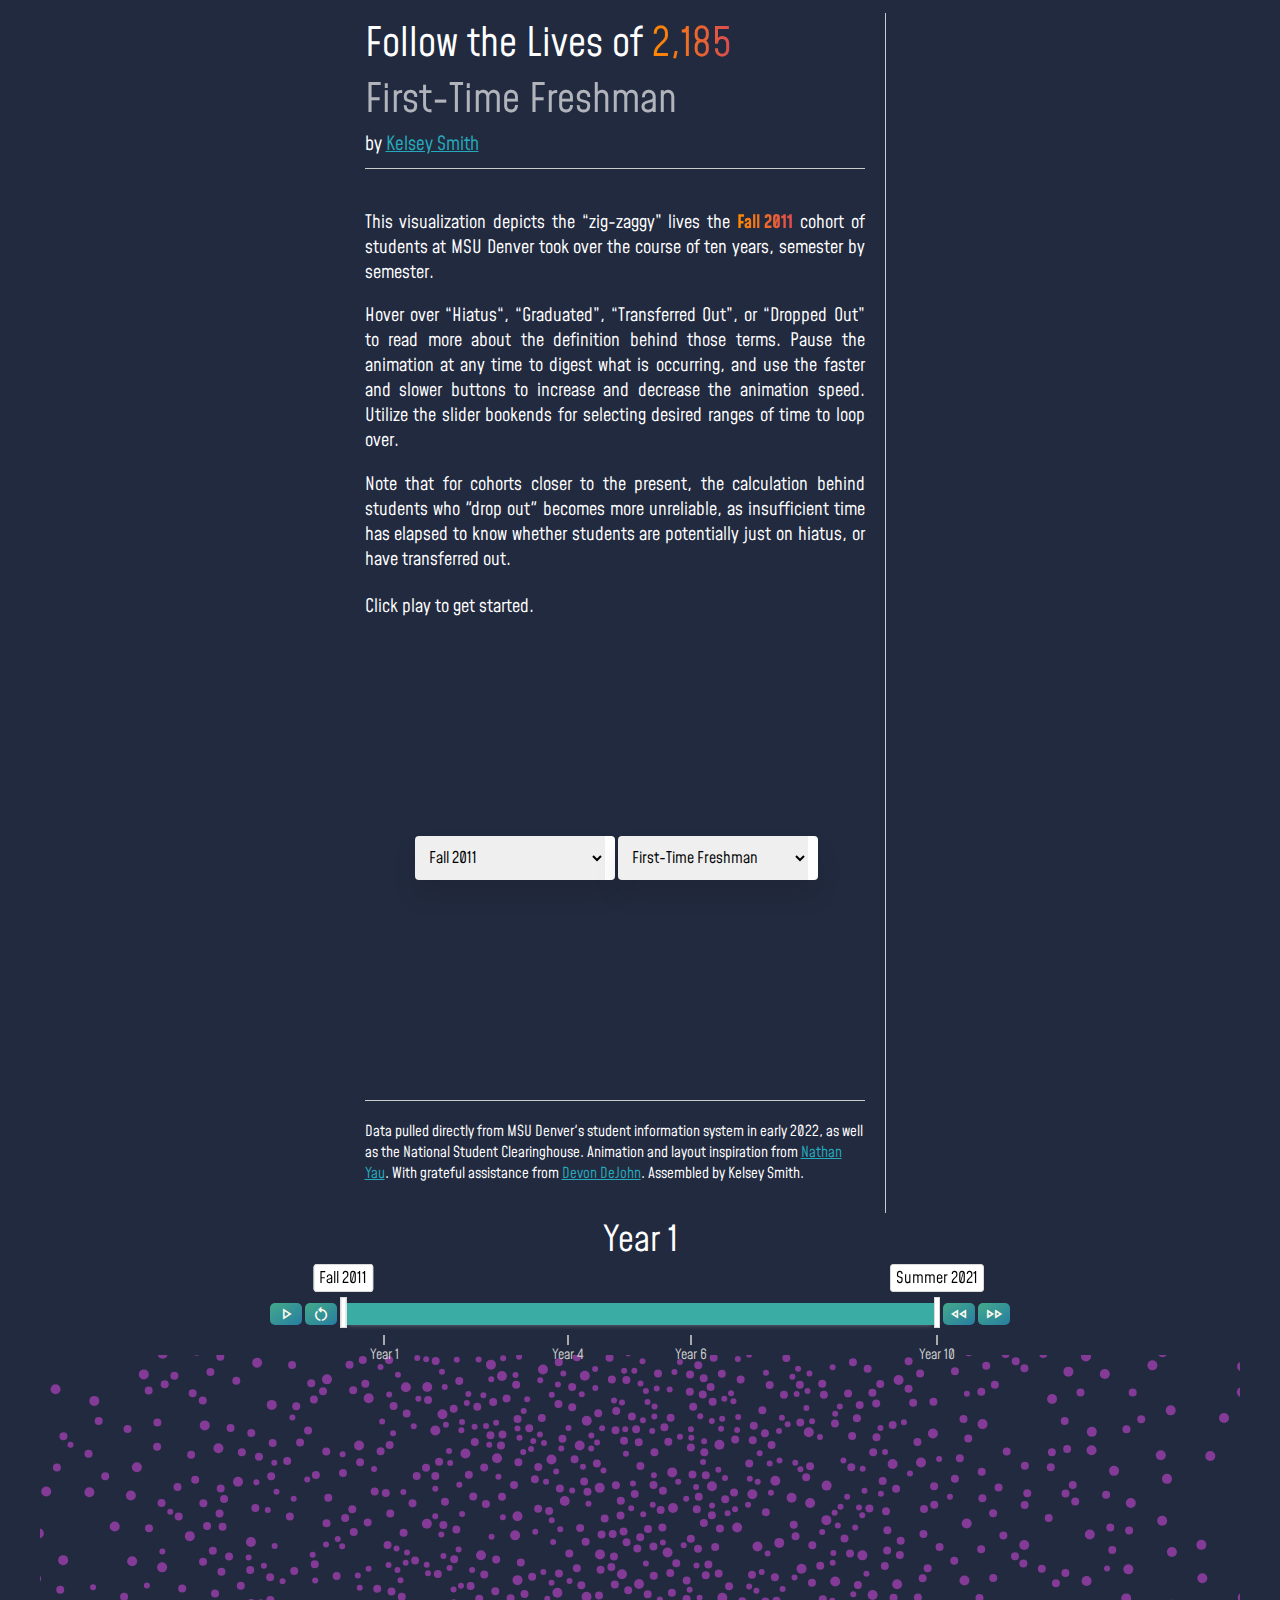
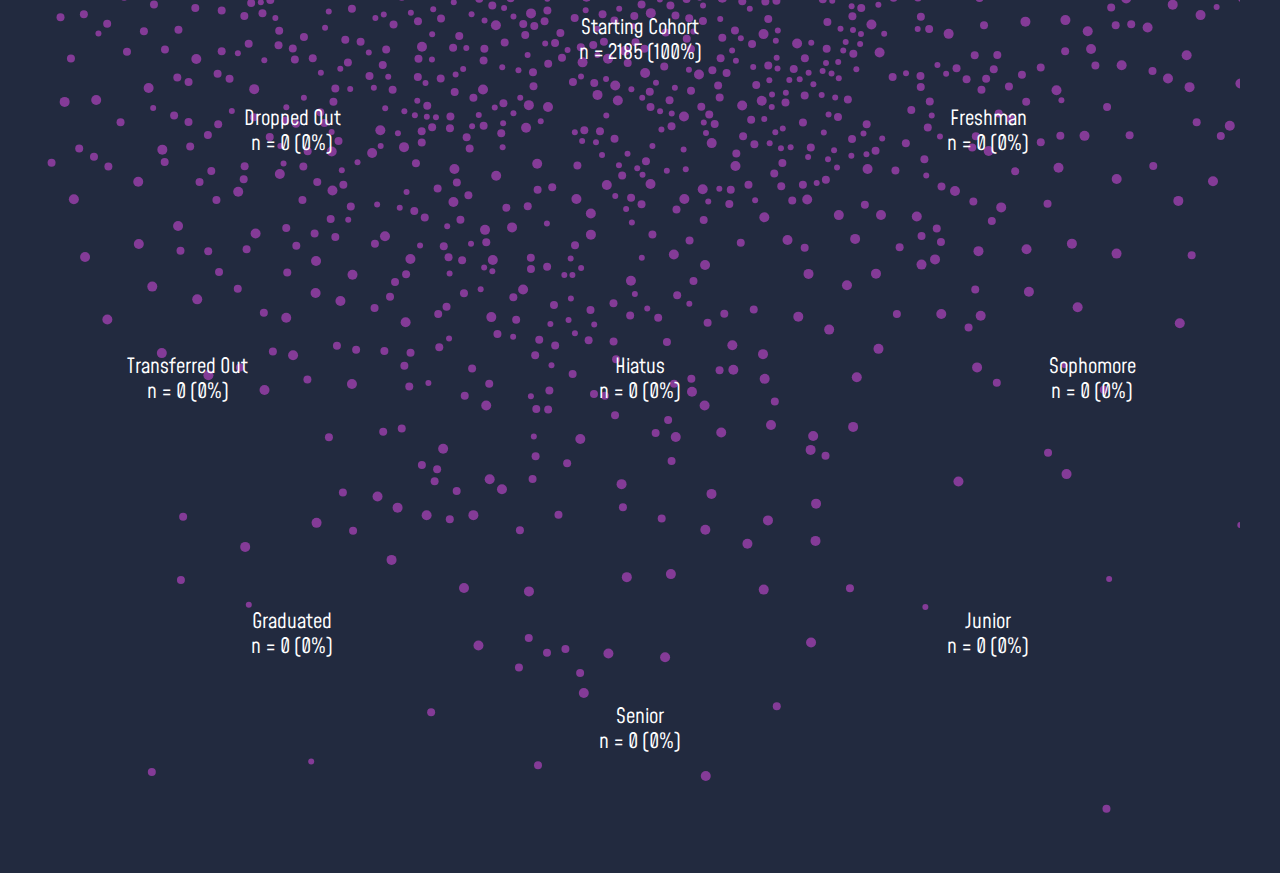
==== index.html @ 561cf544 "initializes page and first project" ====
<!DOCTYPE html>

<head>
  <meta charset="utf-8" />
  <title>The Lives of Students</title>
  <link rel="stylesheet" href="./style/style.css" type="text/css" media="screen" />
  <link rel="stylesheet" href="./style/nouislider.css" type="text/css" media="screen" />
  <!-- font for labels -->
  <link rel="preconnect" href="https://fonts.googleapis.com" />
  <link rel="preconnect" href="https://fonts.gstatic.com" crossorigin />
  <link
    href="https://fonts.googleapis.com/css2?family=Dosis&family=Mohave&family=Truculenta:opsz,wght@12..72,300&display=swap"
    rel="stylesheet" />
  <!-- end of font for labels -->
  <!-- button icons -->
  <link rel="stylesheet"
    href="https://fonts.googleapis.com/css2?family=Material+Symbols+Outlined:opsz,wght,FILL,GRAD@20..48,100..700,0..1,-50..200" />
  <!-- end of button icons -->
</head>

<div id="main-wrapper">
  <div id="sidebar">
    <h1>
      <div id="main-title">Follow the Lives of <span id="num-students">&nbsp;</span>
        <div id="cohort-type">&nbsp;</div>
      </div>
    </h1>
    <h5>
      <div id="author"> by <a href="mailto:ksmit258@msudenver.edu" style="color: #26a9bb">Kelsey Smith</a></div>
    </h5>
    <h3>
      <p>
        This visualization depicts the “zig-zaggy” lives the <span id="cohort-year" style="opacity: 0"></span> cohort
        of students at MSU Denver took over the course of ten years, semester by semester.
      </p>
      <p>
        Hover over “Hiatus“, “Graduated”, “Transferred Out”, or “Dropped Out” to read more about the definition
        behind those terms.
        Pause the animation at any time to digest what is occurring, and use the faster and slower buttons to increase
        and decrease the animation speed.
        Utilize the slider bookends for selecting desired ranges of time to loop over.
      </p>
      <p>
        Note that for cohorts closer to the present, the calculation behind students who "drop out" becomes more
        unreliable,
        as
        insufficient time has elapsed to know whether students are potentially just on hiatus, or have transferred out.
      </p>
    </h3>
    <pre>
      <div id="starting-note"><span class="start"></span></div>
      <div id="time-notes"><span class="note"></span></div>
    </pre>
    <div id="drop-down-menu-container">
      <select id="select-cohort" class="select-cohort" onchange="changeDataSource(this)">
        <option value="201150">Fall 2011</option>
        <option value="201250">Fall 2012</option>
        <option value="201350">Fall 2013</option>
        <option value="201450">Fall 2014</option>
        <option value="201550">Fall 2015</option>
        <option value="201650">Fall 2016</option>
        <option value="201750">Fall 2017</option>
        <option value="201850">Fall 2018</option>
      </select>
      <select id="select-student-type" class="select-cohort" onchange="changeDataSource(this)">
        <option value="ftf">First-Time Freshman</option>
        <option value="trans">Transfer Students</option>
      </select>
    </div>

    <div id="source">
      Data pulled directly from MSU Denver's student information system in early 2022, as well as the National Student
      Clearinghouse. Animation and layout inspiration from
      <a href="https://flowingdata.com/2015/12/15/a-day-in-the-life-of-americans/" style="color: #26a9bb">Nathan
        Yau</a>. With grateful assistance from <a href="https://github.com/ddejohn" style="color: #26a9bb">Devon
        DeJohn</a>.
      Assembled by Kelsey Smith.
    </div>
  </div>
  <div id="animation-area">
    <h2 id="yrcount">Year <span class="cnt">1</span></h2>
    <div class="inline-div">
      <div id="left-button-container" style="font-variation-settings: 'FILL' 1, 'wght' 400, 'GRAD' 0; cursor: pointer">
        <button id="toggleId" class="material-symbols-outlined" style="font-size: 20px; color: #fbfbee"
          onclick="togglePlayPause()">play_arrow</button>
        <button id="reset" class="material-symbols-outlined"
          style="font-size: 20px; color: #fbfbee">restart_alt</button>
      </div>
      <div class="slidecontainer" style="text-align: center">
        <div id="termSlider"></div>
      </div>
      <div id="right-button-container" style="font-variation-settings: 'FILL' 1, 'wght' 400, 'GRAD' 0; cursor: pointer">
        <div class="spd-tooltip">
          <button id="slower" class="material-symbols-outlined" style="font-size: 20px; color: #fbfbee">
            fast_rewind
          </button>
          <span class="tooltiptext">
            <h4 id="transition-speed1">Transition Speed: <br><span class="spd"></span> seconds</h4>
          </span>
        </div>
        <div class="spd-tooltip">
          <button id="faster" class="material-symbols-outlined" style="font-size: 20px; color: #fbfbee">
            fast_forward
          </button>
          <span class="tooltiptext">
            <h4 id="transition-speed2">Transition Speed: <br><span class="spd"></span> seconds</h4>
          </span>
        </div>
      </div>
    </div>
    <div id="chart"></div>
  </div>
</div>

<!-- <script src="js/d3.v5.min.js"></script>
<script src="js/moving_bubbles_script.js" type="text/javascript"></script> -->

<script src="./js/nouislider.js" type="text/javascript"></script>
<script src="./js/d3.v5.min.js" type="text/javascript"></script>
<script src="./js/cohort_time_notes.js" type="text/javascript"></script>
<script src="./js/moving_bubbles.js" type="text/javascript"></script>
---- style/style.css ----
body {
  font-family: 'Mohave', sans-serif;
  background: #222a3f;
}

#main-wrapper {
  margin: auto;
  margin-top: 1%;
  width: 100%;
  text-align:center;
}
#sidebar{
  display: inline-block;
  width: 500px;
  margin-right: 30px;
  padding-right: 20px;
  border-right: 1px solid #ccc;
  height: 1200px;
  text-align: left;
}
#animation-area{
  vertical-align:top;
  display: inline-block;
  width: 1200px;
}
#time-notes {
  position: relative;
  color: #fff; 
  padding-left: 20px; 
  padding-right: 20px;
  font-style: italic;
  font-weight: 400; 
  font-size: 1.15em; 
  line-height: 1.4em;
  padding-top: 0px;
  padding-bottom: 0px;
  height: 110px;
}
#source {
  position: absolute;
  border-top: 1px solid #ccc;
  padding-top: 20px;
  top: 1100px;
  font-size: 15px;
  line-height: 1.4em;
  width: 500px;
  color: white;
}
#chart {
  margin: 0px auto;
}
#starting-note {
  font-weight: bold;
  font-size: 1.15em;
	padding: 3px 0px;
	font-weight: normal;
  text-align: left;
  margin-top: -40px;
  margin-bottom: 0px;
  color: #fff;
}
#left-button-container{
  margin-top: 20px;
  width: 25%;
  text-align: right;
  padding-right: 2.5px;
}
#right-button-container{
  margin-top: 20px;
  width: 25%;
  text-align: left;
  padding-left: 2.5px;
}
#toggleId, #slower, #reset, #faster{
  border-radius: 5px;
  /* padding: 1px 15px; */
  background-image: linear-gradient(to bottom right, #43AA8B, #277DA1);
  border: #277DA1;
}
#toggleId:hover, #slower:hover, #play:hover, #pause:hover, #reset:hover, #faster:hover{
  background-color: #ca7878;
  cursor: pointer;
  background-image: linear-gradient(to bottom right, #CE4257, #FF9B54);
}
#toggleId:active, #slower:active, #reset:active, #faster:active {
  transform: translateY(5px);
}
.inline-div {
  display: flex;
  text-align: center;
  margin-bottom: 0px;
}

#num-students {
  background: linear-gradient(to right, #ff8a00 0%, #dd4c4f 100%);
  -webkit-background-clip: text;
  -webkit-text-fill-color: transparent;
  display: inline-block;
  /* font-weight: bold; */
}

#cohort-year {
  /* background: linear-gradient(to bottom right, #43AA8B, #277DA1); */
  background: linear-gradient(to right, #ff8a00 0%, #dd4c4f 100%);
  -webkit-background-clip: text;
  -webkit-text-fill-color: transparent;
  display: inline-block;
  font-weight: bold;
}

/* Tooltip hover formatting */
div.tooltip {
  color: white;
  position: absolute;
  text-align: left;
  width: 200px;
  padding: 5px;
  font-size: 16px; 
  font-family: 'Mohave', sans-serif;;
  background: #267e79;
  border: 1px solid #5a6164;
  pointer-events: none;
  border-radius: 5px;
}

/* General text formatting */
text {
  font-size: 1.3em;
  fill: #fff;
}
h1 {
	font-size: 2.5em;
	padding: 3px 0px;
	font-weight: normal;
  text-align: left;
  margin-top: 0px;
  margin-bottom: 0px;
  color: #fff;
  /* border-bottom: 1px solid #ccc; */
}
h2 {
	font-size: 2.2em;
	padding: 3px 0px;
	font-weight: normal;
  text-align: center;
  margin-top: 0px;
  margin-bottom: 15px;
  color: #fff;
  display: inline-block;
  text-align: center;
}
h3 {
	font-size: 1.15em;
	padding: 3px 0px;
	font-weight: normal;
  text-align: justify;
  margin-top: 20px;
  margin-bottom: 0px;
  color: #fff;
}
h4 {
	font-size: 1em;
	padding: 3px 0px;
	font-weight: normal;
  text-align: center;
  margin-top:0px;
  margin-bottom: 0px;
  color: rgb(65, 65, 65);
}
h5 {
	font-size: 1.2em;
  padding-bottom: 10px;
	font-weight: normal;
  text-align: left;
  margin-top: 0px;
  margin-bottom: 0px;
  color: #fff;
  border-bottom: 1px solid #ccc;
}
text {
  font-size: 1.3em;
  fill: #fff;
}

.slidecontainer {
  width: 50%;
  text-align: center;
  /* font-size: 20px; */
  margin-left: 4px;
  margin-right: 4px;
  margin-top: 20px;
  margin-bottom: 30px;
  position: relative;
  align-items: center;
}

/* Simulation speed tooltip container */
.spd-tooltip {
  position: relative;
  display: inline-block;
}

/* Simulation speed tooltip text */
.spd-tooltip .tooltiptext {
  visibility: hidden;
  width: 114px;
  background-color: #b6cbd4;
  color: rgb(65, 65, 65);
  text-align: center;
  border-radius: 5px;

  /* Position the tooltip text */
  position: absolute;
  z-index: 1;
  top: 125%;
  left: 50%;
  margin-left: -60px;

  /* Fade in tooltip */
  opacity: 0;
  transition: opacity 0.3s;
}

/* Simulation speed hover text */
.spd-tooltip:hover .tooltiptext {
  visibility: visible;
  opacity: 1;
}

/* Drop-down menu */
.select-cohort {
  font-family: 'Mohave', sans-serif;
  font-size: 16px;
  position: relative;
  padding: 10px;
  border: none;
  border-right: 10px solid #fff;
  outline: none;
  width: 200px;
  border-radius: 4px;
  box-shadow: 0 15px 25px rgba(0, 0, 0, 0.1);
}

#drop-down-menu-container{
  margin-left: 50px; /* [Sidebar width - 2 x drop-down width] / 2) */
}

/* Whitespace for timeNotes so the drop-downs won't shift */
pre {
  font-family: 'Mohave', sans-serif;
  width: 500px;
  white-space: pre-wrap;       /* Since CSS 2.1 */
  white-space: -moz-pre-wrap;  /* Mozilla, since 1999 */
  white-space: -pre-wrap;      /* Opera 4-6 */
  white-space: -o-pre-wrap;    /* Opera 7 */
  word-wrap: break-word;       /* Internet Explorer 5.5+ */
}
---- style/nouislider.css ----
/* 
Functional styling;
These styles are required for noUiSlider to function.
You don't need to change these rules to apply your design.
 */
 .noUi-target,
 .noUi-target * {
   -webkit-touch-callout: none;
   -webkit-tap-highlight-color: rgba(0, 0, 0, 0);
   -webkit-user-select: none;
   -ms-touch-action: none;
   touch-action: none;
   -ms-user-select: none;
   -moz-user-select: none;
   user-select: none;
   -moz-box-sizing: border-box;
   box-sizing: border-box;
 }
 .noUi-target {
   position: relative;
 }
 .noUi-base,
 .noUi-connects {
   width: 100%;
   height: 100%;
   position: relative;
   z-index: 1;
 }
 /* Wrapper for all connect elements. */
 .noUi-connects {
   overflow: hidden;
   z-index: 0;
 }
 .noUi-connect,
 .noUi-origin {
   will-change: transform;
   position: absolute;
   z-index: 1;
   top: 0;
   right: 0;
   height: 100%;
   width: 100%;
   -ms-transform-origin: 0 0;
   -webkit-transform-origin: 0 0;
   -webkit-transform-style: preserve-3d;
   transform-origin: 0 0;
   transform-style: flat;
 }
 /* Offset direction */
 .noUi-txt-dir-rtl.noUi-horizontal .noUi-origin {
   left: 0;
   right: auto;
 }
 /* Give origins 0 height/width so they don't interfere with clicking the connect elements. */
 .noUi-vertical .noUi-origin {
   top: -100%;
   width: 0;
 }
 .noUi-horizontal .noUi-origin {
   height: 0;
 }
 .noUi-handle {
   -webkit-backface-visibility: hidden;
   backface-visibility: hidden;
   position: absolute;
 }
 .noUi-touch-area {
   height: 100%;
   width: 100%;
 }
 .noUi-state-tap .noUi-connect,
 .noUi-state-tap .noUi-origin {
   -webkit-transition: transform 0.3s;
   transition: transform 0.3s;
 }
 .noUi-state-drag * {
   cursor: inherit !important;
 }
 /* Slider size and handle placement; */
 .noUi-horizontal {
   height: 22px;
 }
 .noUi-horizontal .noUi-handle {
   width: 6px;
   height: 31px;
   right: -3px;
   top: -6px;
 }
 .noUi-vertical {
   width: 18px;
 }
 .noUi-vertical .noUi-handle {
   width: 28px;
   height: 34px;
   right: -6px;
   bottom: -17px;
 }
 .noUi-txt-dir-rtl.noUi-horizontal .noUi-handle {
   left: -17px;
   right: auto;
 }
 /* Styling; Giving the connect element a border radius causes issues with using transform: scale */
 .noUi-target {
   background: #FAFAFA;
   border-radius: 4px;
   /* border: 1px solid #D3D3D3; */
   box-shadow: inset 0 1px 1px #F0F0F0, 0 3px 6px -5px #BBB;
 }
 .noUi-connects {
   border-radius: 3px;
 }
 .noUi-connect {
   background: #3aaca4;
 }
 /* Handles and cursors; */
 .noUi-draggable {
   cursor: ew-resize;
 }
 .noUi-vertical .noUi-draggable {
   cursor: ns-resize;
 }
 .noUi-handle {
   border: 0.5px solid #d9d9d9;
   border-radius: 0px;
   background: #FFF;
   cursor: default;
   /* box-shadow: inset 0 0 1px #FFF, inset 0 1px 7px #EBEBEB, 0 3px 6px -3px #BBB; */
 }
 .noUi-active {
   box-shadow: inset 0 0 1px #FFF, inset 0 1px 7px #DDD, 0 3px 6px -3px #BBB;
 }

 /* Handle stripes*/
 /* .noUi-handle:before,
 .noUi-handle:after {
   content: "";
   display: block;
   position: absolute;
   height: 14px;
   width: 1px;
   background: #E8E7E6;
   left: 14px;
   top: 6px;
 }
 .noUi-handle:after {
   left: 17px;
 }
 .noUi-vertical .noUi-handle:before,
 .noUi-vertical .noUi-handle:after {
   width: 14px;
   height: 1px;
   left: 6px;
   top: 14px;
 }
 .noUi-vertical .noUi-handle:after {
   top: 17px;
 } */

 /* Disabled state*/
 [disabled] .noUi-connect {
   background: #B8B8B8;
 }
 [disabled].noUi-target,
 [disabled].noUi-handle,
 [disabled] .noUi-handle {
   cursor: not-allowed;
 }
 /* Base; */
 .noUi-pips,
 .noUi-pips * {
   -moz-box-sizing: border-box;
   box-sizing: border-box;
 }
 .noUi-pips {
   position: absolute;
   color: #ccc;
 }
 /* Values; */
 .noUi-value {
   position: absolute;
   white-space: nowrap;
   text-align: center;
 }
 .noUi-value-sub {
   color: #ccc;
   font-size: 14px;
 }
 /* Markings; */
 .noUi-marker {
   position: absolute;
   background: #CCC;
 }
 .noUi-marker-sub {
   background: #AAA;
 }
 .noUi-marker-large {
   background: #AAA;
 }
 /* Horizontal layout; */
 .noUi-pips-horizontal {
   padding: 10px 0;
   height: 80px;
   top: 100%;
   left: 0;
   width: 100%;
 }
 .noUi-value-horizontal {
   -webkit-transform: translate(-50%, 50%);
   transform: translate(-50%, 50%);
 }
 .noUi-rtl .noUi-value-horizontal {
   -webkit-transform: translate(50%, 50%);
   transform: translate(50%, 50%);
 }
 .noUi-marker-horizontal.noUi-marker {
   margin-left: -1px;
   width: 2px;
   height: 5px;
 }
 .noUi-marker-horizontal.noUi-marker-sub {
   height: 10px;
 }
 .noUi-marker-horizontal.noUi-marker-large {
   height: 15px;
 }
 /* Vertical layout; */
 .noUi-pips-vertical {
   padding: 0 10px;
   height: 100%;
   top: 0;
   left: 100%;
 }
 .noUi-value-vertical {
   -webkit-transform: translate(0, -50%);
   transform: translate(0, -50%);
   padding-left: 25px;
 }
 .noUi-rtl .noUi-value-vertical {
   -webkit-transform: translate(0, 50%);
   transform: translate(0, 50%);
 }
 .noUi-marker-vertical.noUi-marker {
   width: 5px;
   height: 2px;
   margin-top: -1px;
 }
 .noUi-marker-vertical.noUi-marker-sub {
   width: 10px;
 }
 .noUi-marker-vertical.noUi-marker-large {
   width: 15px;
 }
 .noUi-tooltip {
   display: block;
   position: absolute;
   border: 1px solid #D9D9D9;
   border-radius: 3px;
   background: #fff;
   color: #000;
   padding: 2px 5px;
   text-align: center;
   white-space: nowrap;
 }
 .noUi-horizontal .noUi-tooltip {
   -webkit-transform: translate(-50%, 0);
   transform: translate(-50%, 0);
   left: 50%;
   bottom: 120%;
 }
 .noUi-vertical .noUi-tooltip {
   -webkit-transform: translate(0, -50%);
   transform: translate(0, -50%);
   top: 50%;
   right: 120%;
 }
 .noUi-horizontal .noUi-origin > .noUi-tooltip {
   -webkit-transform: translate(50%, 0);
   transform: translate(50%, 0);
   left: auto;
   bottom: 10px;
 }
 .noUi-vertical .noUi-origin > .noUi-tooltip {
   -webkit-transform: translate(0, -18px);
   transform: translate(0, -18px);
   top: auto;
   right: 28px;
 }
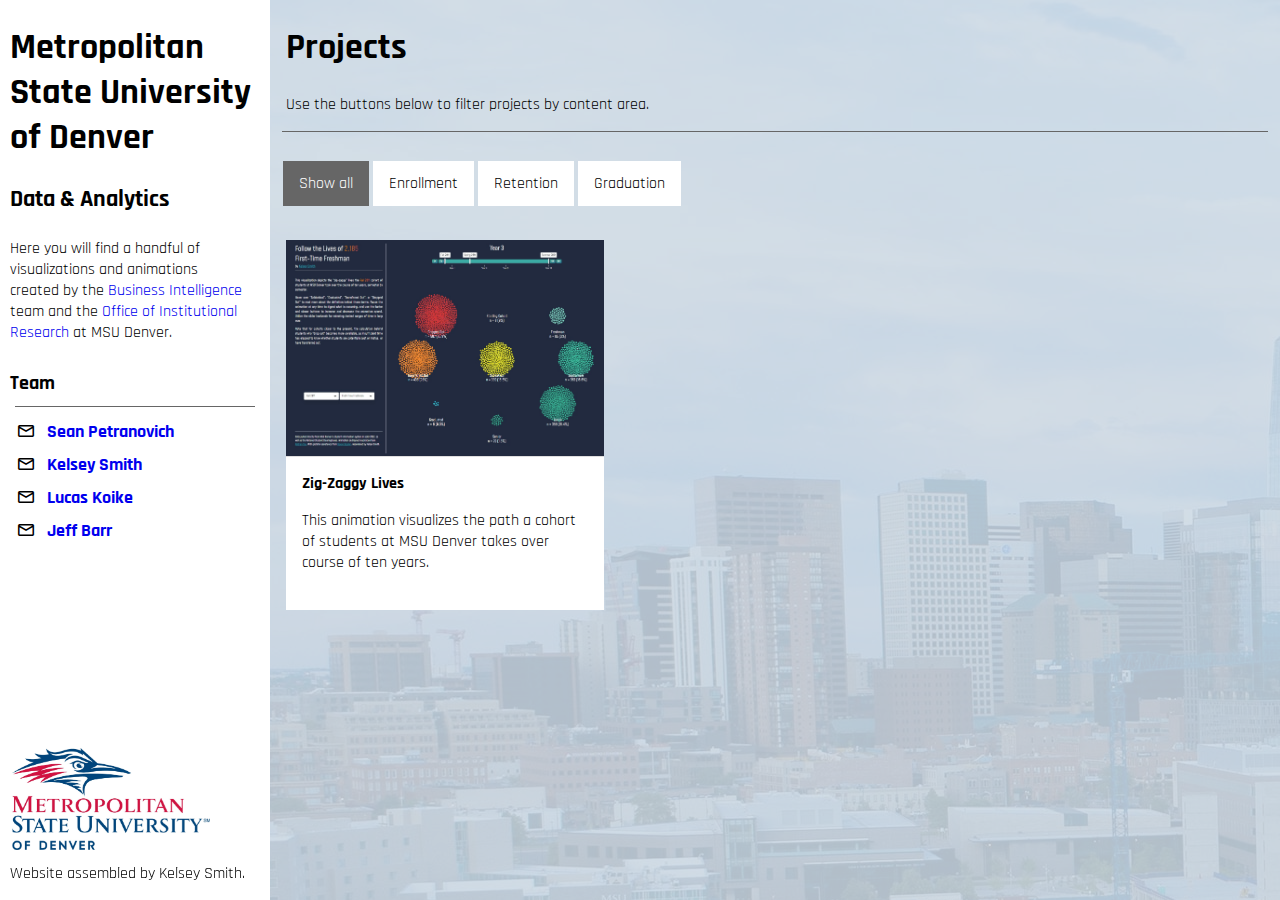
==== commit efd87e35: "initializes page and first project (again)" ====
--- a/index.html
+++ b/index.html
@@ -1,121 +1,109 @@
 <!DOCTYPE html>
+<html>
 
 <head>
-  <meta charset="utf-8" />
-  <title>The Lives of Students</title>
-  <link rel="stylesheet" href="./style/style.css" type="text/css" media="screen" />
-  <link rel="stylesheet" href="./style/nouislider.css" type="text/css" media="screen" />
-  <!-- font for labels -->
-  <link rel="preconnect" href="https://fonts.googleapis.com" />
-  <link rel="preconnect" href="https://fonts.gstatic.com" crossorigin />
-  <link
-    href="https://fonts.googleapis.com/css2?family=Dosis&family=Mohave&family=Truculenta:opsz,wght@12..72,300&display=swap"
-    rel="stylesheet" />
-  <!-- end of font for labels -->
-  <!-- button icons -->
-  <link rel="stylesheet"
-    href="https://fonts.googleapis.com/css2?family=Material+Symbols+Outlined:opsz,wght,FILL,GRAD@20..48,100..700,0..1,-50..200" />
-  <!-- end of button icons -->
+    <title>MSU Denver Data & Analytics</title>
+    <meta charset="UTF-8">
+    <meta name="viewport" content="width=device-width, initial-scale=1">
+    <link rel="stylesheet" href="./style/style.css" type="text/css" media="screen">
+    <link rel="stylesheet" href="https://fonts.googleapis.com/css?family=Rajdhani">
+    <link rel="stylesheet" href="https://cdnjs.cloudflare.com/ajax/libs/font-awesome/4.7.0/css/font-awesome.min.css">
+    <!-- Email Icon -->
+    <link rel="stylesheet"
+        href="https://fonts.googleapis.com/css2?family=Material+Symbols+Outlined:opsz,wght,FILL,GRAD@20..48,100..700,0..1,-50..200" />
 </head>
 
-<div id="main-wrapper">
-  <div id="sidebar">
-    <h1>
-      <div id="main-title">Follow the Lives of <span id="num-students">&nbsp;</span>
-        <div id="cohort-type">&nbsp;</div>
-      </div>
-    </h1>
-    <h5>
-      <div id="author"> by <a href="mailto:ksmit258@msudenver.edu" style="color: #26a9bb">Kelsey Smith</a></div>
-    </h5>
-    <h3>
-      <p>
-        This visualization depicts the “zig-zaggy” lives the <span id="cohort-year" style="opacity: 0"></span> cohort
-        of students at MSU Denver took over the course of ten years, semester by semester.
-      </p>
-      <p>
-        Hover over “Hiatus“, “Graduated”, “Transferred Out”, or “Dropped Out” to read more about the definition
-        behind those terms.
-        Pause the animation at any time to digest what is occurring, and use the faster and slower buttons to increase
-        and decrease the animation speed.
-        Utilize the slider bookends for selecting desired ranges of time to loop over.
-      </p>
-      <p>
-        Note that for cohorts closer to the present, the calculation behind students who "drop out" becomes more
-        unreliable,
-        as
-        insufficient time has elapsed to know whether students are potentially just on hiatus, or have transferred out.
-      </p>
-    </h3>
-    <pre>
-      <div id="starting-note"><span class="start"></span></div>
-      <div id="time-notes"><span class="note"></span></div>
-    </pre>
-    <div id="drop-down-menu-container">
-      <select id="select-cohort" class="select-cohort" onchange="changeDataSource(this)">
-        <option value="201150">Fall 2011</option>
-        <option value="201250">Fall 2012</option>
-        <option value="201350">Fall 2013</option>
-        <option value="201450">Fall 2014</option>
-        <option value="201550">Fall 2015</option>
-        <option value="201650">Fall 2016</option>
-        <option value="201750">Fall 2017</option>
-        <option value="201850">Fall 2018</option>
-      </select>
-      <select id="select-student-type" class="select-cohort" onchange="changeDataSource(this)">
-        <option value="ftf">First-Time Freshman</option>
-        <option value="trans">Transfer Students</option>
-      </select>
+<body class="body" style="max-width:1600px">
+
+    <div class="row">
+        <nav class="sidebar collapse animate-left" style="z-index:3;width:250px;" id="mySidebar">
+
+            <a href="#" onclick="close_sidebar()" class="hide-large right jumbo padding" title="close menu">
+                <i class="fa fa-remove"></i>
+            </a>
+
+            <h1>Metropolitan State University of Denver</h1>
+            <h3>Data & Analytics</h3>
+            <p style="padding-right: 10px">Here you will find a handful of visualizations and animations created by the
+                <a href="https://www.msudenver.edu/business-intelligence">Business Intelligence</a> team
+                and the <a href="https://www.msudenver.edu/institutional-research">Office of Institutional Research</a>
+                at MSU Denver.
+            </p>
+            <h4>Team</h4>
+            <hr size="1px" width="95%" color="#666">
+            <a href="mailto:spetran1@msudenver.edu">
+                <div class="email-wrapper">
+                    <button class="material-symbols-outlined"
+                        style="font-size: 20px; border: 0ch; background-color: #fff;">mail</button>
+                    <h5>Sean Petranovich</h5>
+                </div>
+            </a>
+            <a href="mailto:ksmit258@msudenver.edu">
+                <div class="email-wrapper">
+                    <button class="material-symbols-outlined"
+                        style="font-size: 20px; border: 0ch; background-color: #fff;">mail</button>
+                    <h5>Kelsey Smith</h5>
+                </div>
+            </a>
+            <a href="mailto:nkoike@msudenver.edu">
+                <div class="email-wrapper">
+                    <button class="material-symbols-outlined"
+                        style="font-size: 20px; border: 0ch; background-color: #fff;">mail</button>
+                    <h5>Lucas Koike</h5>
+                </div>
+            </a>
+            <a href="mailto:jbarr14@msudenver.edu">
+                <div class="email-wrapper">
+                    <button class="material-symbols-outlined"
+                        style="font-size: 20px; border: 0ch; background-color: #fff;">mail</button>
+                    <h5>Jeff Barr</h5>
+                </div>
+            </a>
+            <a href="https://www.msudenver.edu/"><img src="/images/msu_logo.jpg"
+                    style="position:fixed; bottom:50px; width: 200px;"></a>
+            <p style="position:fixed; bottom:0px;">Website assembled by Kelsey Smith.</p>
+        </nav>
+
+        <!-- Overlay effect when opening sidebar on small screens -->
+        <div class="overlay hide-large animate-opacity" onclick="close_sidebar()" style="cursor:pointer"
+            title="close side menu" id="myOverlay"></div>
+
+        <!-- Main page -->
+        <div class="main">
+            <header id="header">
+                <span class="button hide-large xxlarge" onclick="open_sidebar()"><i class="fa fa-bars"></i></span>
+                <h1>Projects</h1>
+            </header>
+            <p style="padding-left: 16px;">Use the buttons below to filter projects by content area.</p>
+            <hr size="1px" width="97.5%" color="#666">
+            <br>
+
+            <!-- Filter -->
+            <div id="filter-container">
+                <button class="filter-button active" onclick="filterSelection('all')"> Show all</button>
+                <button class="filter-button" onclick="filterSelection('enrollment')"> Enrollment</button>
+                <button class="filter-button" onclick="filterSelection('retention')"> Retention</button>
+                <button class="filter-button" onclick="filterSelection('graduation')"> Graduation</button>
+            </div><br>
+
+            <!-- Project Grid -->
+            <div class="row-padding">
+                <div class="project-box enrollment retention graduation">
+                    <a href="/projects/zig_zaggy_lives/index.html"><img src="/images/zz_lives.jpg" alt="Zig-Zaggy Lives"
+                            style="width:100%" class="hover-opacity"></a>
+                    <div class="text-container text-bg text-bg-hover">
+                        <p><b>Zig-Zaggy Lives</b></p>
+                        <p>This animation visualizes the path a cohort of students at MSU Denver takes over course of
+                            ten years.</p><br>
+                    </div>
+                </div>
+            </div>
+            <br>
+        </div>
     </div>
 
-    <div id="source">
-      Data pulled directly from MSU Denver's student information system in early 2022, as well as the National Student
-      Clearinghouse. Animation and layout inspiration from
-      <a href="https://flowingdata.com/2015/12/15/a-day-in-the-life-of-americans/" style="color: #26a9bb">Nathan
-        Yau</a>. With grateful assistance from <a href="https://github.com/ddejohn" style="color: #26a9bb">Devon
-        DeJohn</a>.
-      Assembled by Kelsey Smith.
-    </div>
-  </div>
-  <div id="animation-area">
-    <h2 id="yrcount">Year <span class="cnt">1</span></h2>
-    <div class="inline-div">
-      <div id="left-button-container" style="font-variation-settings: 'FILL' 1, 'wght' 400, 'GRAD' 0; cursor: pointer">
-        <button id="toggleId" class="material-symbols-outlined" style="font-size: 20px; color: #fbfbee"
-          onclick="togglePlayPause()">play_arrow</button>
-        <button id="reset" class="material-symbols-outlined"
-          style="font-size: 20px; color: #fbfbee">restart_alt</button>
-      </div>
-      <div class="slidecontainer" style="text-align: center">
-        <div id="termSlider"></div>
-      </div>
-      <div id="right-button-container" style="font-variation-settings: 'FILL' 1, 'wght' 400, 'GRAD' 0; cursor: pointer">
-        <div class="spd-tooltip">
-          <button id="slower" class="material-symbols-outlined" style="font-size: 20px; color: #fbfbee">
-            fast_rewind
-          </button>
-          <span class="tooltiptext">
-            <h4 id="transition-speed1">Transition Speed: <br><span class="spd"></span> seconds</h4>
-          </span>
-        </div>
-        <div class="spd-tooltip">
-          <button id="faster" class="material-symbols-outlined" style="font-size: 20px; color: #fbfbee">
-            fast_forward
-          </button>
-          <span class="tooltiptext">
-            <h4 id="transition-speed2">Transition Speed: <br><span class="spd"></span> seconds</h4>
-          </span>
-        </div>
-      </div>
-    </div>
-    <div id="chart"></div>
-  </div>
-</div>
+</body>
 
-<!-- <script src="js/d3.v5.min.js"></script>
-<script src="js/moving_bubbles_script.js" type="text/javascript"></script> -->
+</html>
 
-<script src="./js/nouislider.js" type="text/javascript"></script>
-<script src="./js/d3.v5.min.js" type="text/javascript"></script>
-<script src="./js/cohort_time_notes.js" type="text/javascript"></script>
-<script src="./js/moving_bubbles.js" type="text/javascript"></script>+<script src="/js/filter_script.js" type="text/javascript"></script>--- a/style/style.css
+++ b/style/style.css
@@ -1,257 +1,183 @@
-body {
-  font-family: 'Mohave', sans-serif;
-  background: #222a3f;
+
+/* General page containers */
+html, body{
+  background-image: url('/images/campus_aerial.jpg');
+  background-repeat: no-repeat;
+  width: 100%;
+  height: 100%;
+  margin: auto;
+  display: table;
+  /* margin: 50; */
+  /* max-width: 1920px; */
+  /* background-color:#668eb0; */
 }
 
-#main-wrapper {
+.row {
+  display: flex;
+  height: 100%;
+  /* flex-direction: row; */
+  /* align-items: stretch; */
+}
+
+.sidebar {
+  width: 250px;
+  background-color:#fff;
+  padding: 0 10px;
+  flex: 0 0 auto;
+  z-index:1;
+  overflow:auto;
+  /* position:fixed!important; */
+}
+
+.main {
+  margin-left: 0px;
+  flex: 1 1 auto;
+  height: 100%;
+  background-color:#ccd9e4de;
+}
+
+.simple-page {
   margin: auto;
-  margin-top: 1%;
-  width: 100%;
-  text-align:center;
+  width: 60%;
+  padding: 10px;
+  background-color: #ccd9e4de;
+  height: 100%;
 }
-#sidebar{
-  display: inline-block;
-  width: 500px;
-  margin-right: 30px;
-  padding-right: 20px;
-  border-right: 1px solid #ccc;
-  height: 1200px;
+
+figure {
+  padding: 4px;
+  margin: auto;
+  border: none;
+}
+
+figcaption {
+  color: black;
+  font-style: italic;
+  padding: 2px;
+  text-align: center;
+}
+
+.email-wrapper {
+  background: #fff;
+  display: flex;
+  justify-content:flex-start;
+}
+
+/* .button {
+  font-size: x-large;
+  text-align: center;
+  width: 25%;
+} */
+
+/* Email button and formatting */
+button:hover {
+  cursor: pointer;
+}
+
+a:link { text-decoration: none; }
+a:visited { text-decoration: none; }
+a:hover { text-decoration: none; color:rgb(2, 207, 139); }
+a:active { text-decoration: none; }
+
+/* Design and layout of photo grid */
+.project-box{float:left; width:100%; padding: 8px; display: none; /* Hidden by default */}
+.row-padding{padding: 0px 8px; overflow: hidden; display: flex; flex-wrap: wrap;}
+.hover-opacity:hover{opacity:0.60}
+.hover-opacity-off:hover{opacity:1}
+.text-container{padding:0.01em 16px; border-top: 1px solid #dfdede;}
+.text-container:after,.text-container:before{content:"";display:table;clear:both}
+.text-bg,.text-bg-hover:hover{color:#000!important;background-color:#fff!important}
+img {
+  display: block;
+}
+/* .row-padding:after, .row-padding:before {content:"";display:table;clear:both} */
+
+/* Tableau stuff */
+.tableauPlaceholder{
+  display: block;
+  margin-left: auto;
+  margin-right: auto;
+}
+
+/* Filter-related stuff */
+#filter-container {
+  margin: auto;
+  width: 97.5%;
   text-align: left;
+  /* Change width to 50% and text-align to center if you want this centered. */
 }
-#animation-area{
-  vertical-align:top;
-  display: inline-block;
-  width: 1200px;
+
+.show {
+  display: block;
 }
-#time-notes {
-  position: relative;
-  color: #fff; 
-  padding-left: 20px; 
-  padding-right: 20px;
-  font-style: italic;
-  font-weight: 400; 
-  font-size: 1.15em; 
-  line-height: 1.4em;
-  padding-top: 0px;
-  padding-bottom: 0px;
-  height: 110px;
+
+.filter-button {
+  border: none;
+  outline: none;
+  padding: 12px 16px;
+  margin-bottom: 5px;
+  background-color: #fff;
+  cursor: pointer;
+  font-family: "Rajdhani", sans-serif;
+  /* font-weight: bold; */
+  font-size: medium;
 }
-#source {
-  position: absolute;
-  border-top: 1px solid #ccc;
-  padding-top: 20px;
-  top: 1100px;
-  font-size: 15px;
-  line-height: 1.4em;
-  width: 500px;
+
+/* Add a light grey background on mouse-over */
+.filter-button:hover {
+  background-color: #ddd;
+}
+
+/* Add a dark background to the active button */
+.filter-button.active {
+  background-color: #666;
   color: white;
 }
-#chart {
-  margin: 0px auto;
-}
-#starting-note {
-  font-weight: bold;
-  font-size: 1.15em;
-	padding: 3px 0px;
-	font-weight: normal;
-  text-align: left;
-  margin-top: -40px;
-  margin-bottom: 0px;
-  color: #fff;
-}
-#left-button-container{
-  margin-top: 20px;
-  width: 25%;
-  text-align: right;
-  padding-right: 2.5px;
-}
-#right-button-container{
-  margin-top: 20px;
-  width: 25%;
-  text-align: left;
-  padding-left: 2.5px;
-}
-#toggleId, #slower, #reset, #faster{
-  border-radius: 5px;
-  /* padding: 1px 15px; */
-  background-image: linear-gradient(to bottom right, #43AA8B, #277DA1);
-  border: #277DA1;
-}
-#toggleId:hover, #slower:hover, #play:hover, #pause:hover, #reset:hover, #faster:hover{
-  background-color: #ca7878;
-  cursor: pointer;
-  background-image: linear-gradient(to bottom right, #CE4257, #FF9B54);
-}
-#toggleId:active, #slower:active, #reset:active, #faster:active {
-  transform: translateY(5px);
-}
-.inline-div {
-  display: flex;
-  text-align: center;
-  margin-bottom: 0px;
+/* End of filter-related stuff */
+
+/* General text formatting */
+#header {
+  padding-left: 16px;
 }
 
-#num-students {
-  background: linear-gradient(to right, #ff8a00 0%, #dd4c4f 100%);
-  -webkit-background-clip: text;
-  -webkit-text-fill-color: transparent;
-  display: inline-block;
-  /* font-weight: bold; */
+h1{font-size:36px; margin-top: 25px;}
+h2{font-size:30px}
+h3{font-size:24px}
+h4{font-size:20px; margin-bottom: 10px;}
+h5{font-size:18px; margin: 5px; width: 100%;}
+h6{font-size:16px}
+body, h1, h2, h3, h4, h5, h6 {font-family: "Rajdhani", sans-serif}
+
+.underline{
+  border-bottom: 1px solid rgb(71, 69, 71);
+  display: block;
+  margin-bottom: 10px;
 }
 
-#cohort-year {
-  /* background: linear-gradient(to bottom right, #43AA8B, #277DA1); */
-  background: linear-gradient(to right, #ff8a00 0%, #dd4c4f 100%);
-  -webkit-background-clip: text;
-  -webkit-text-fill-color: transparent;
-  display: inline-block;
-  font-weight: bold;
+.center {
+  display: block;
+  margin-left: auto;
+  margin-right: auto;
+  /* width: 50%; */
 }
 
-/* Tooltip hover formatting */
-div.tooltip {
-  color: white;
-  position: absolute;
-  text-align: left;
-  width: 200px;
-  padding: 5px;
-  font-size: 16px; 
-  font-family: 'Mohave', sans-serif;;
-  background: #267e79;
-  border: 1px solid #5a6164;
-  pointer-events: none;
-  border-radius: 5px;
+/* Responsive layout - when the screen is less than 600px wide, make the two columns stack on top of each other instead of next to each other */
+@media screen and (max-width: 600px) {
+  .column {
+    width: 100%;
+  }
 }
+@media (min-width:601px){.project-box{width:32%}} /* Increase this to 100% if you just want one column of projects */
+@media (min-width:993px){.modal-content{width:900px}.hide-large{display:none!important}.sidebar.collapse{display:block!important}}
+@media (max-width:992px){.sidebar.collapse{display:none}.main{margin-left:0!important;margin-right:0!important}.auto{max-width:100%}}
 
-/* General text formatting */
-text {
-  font-size: 1.3em;
-  fill: #fff;
-}
-h1 {
-	font-size: 2.5em;
-	padding: 3px 0px;
-	font-weight: normal;
-  text-align: left;
-  margin-top: 0px;
-  margin-bottom: 0px;
-  color: #fff;
-  /* border-bottom: 1px solid #ccc; */
-}
-h2 {
-	font-size: 2.2em;
-	padding: 3px 0px;
-	font-weight: normal;
-  text-align: center;
-  margin-top: 0px;
-  margin-bottom: 15px;
-  color: #fff;
-  display: inline-block;
-  text-align: center;
-}
-h3 {
-	font-size: 1.15em;
-	padding: 3px 0px;
-	font-weight: normal;
-  text-align: justify;
-  margin-top: 20px;
-  margin-bottom: 0px;
-  color: #fff;
-}
-h4 {
-	font-size: 1em;
-	padding: 3px 0px;
-	font-weight: normal;
-  text-align: center;
-  margin-top:0px;
-  margin-bottom: 0px;
-  color: rgb(65, 65, 65);
-}
-h5 {
-	font-size: 1.2em;
-  padding-bottom: 10px;
-	font-weight: normal;
-  text-align: left;
-  margin-top: 0px;
-  margin-bottom: 0px;
-  color: #fff;
-  border-bottom: 1px solid #ccc;
-}
-text {
-  font-size: 1.3em;
-  fill: #fff;
-}
 
-.slidecontainer {
-  width: 50%;
-  text-align: center;
-  /* font-size: 20px; */
-  margin-left: 4px;
-  margin-right: 4px;
-  margin-top: 20px;
-  margin-bottom: 30px;
-  position: relative;
-  align-items: center;
-}
-
-/* Simulation speed tooltip container */
-.spd-tooltip {
-  position: relative;
-  display: inline-block;
-}
-
-/* Simulation speed tooltip text */
-.spd-tooltip .tooltiptext {
-  visibility: hidden;
-  width: 114px;
-  background-color: #b6cbd4;
-  color: rgb(65, 65, 65);
-  text-align: center;
-  border-radius: 5px;
-
-  /* Position the tooltip text */
-  position: absolute;
-  z-index: 1;
-  top: 125%;
-  left: 50%;
-  margin-left: -60px;
-
-  /* Fade in tooltip */
-  opacity: 0;
-  transition: opacity 0.3s;
-}
-
-/* Simulation speed hover text */
-.spd-tooltip:hover .tooltiptext {
-  visibility: visible;
-  opacity: 1;
-}
-
-/* Drop-down menu */
-.select-cohort {
-  font-family: 'Mohave', sans-serif;
-  font-size: 16px;
-  position: relative;
-  padding: 10px;
-  border: none;
-  border-right: 10px solid #fff;
-  outline: none;
-  width: 200px;
-  border-radius: 4px;
-  box-shadow: 0 15px 25px rgba(0, 0, 0, 0.1);
-}
-
-#drop-down-menu-container{
-  margin-left: 50px; /* [Sidebar width - 2 x drop-down width] / 2) */
-}
-
-/* Whitespace for timeNotes so the drop-downs won't shift */
-pre {
-  font-family: 'Mohave', sans-serif;
-  width: 500px;
-  white-space: pre-wrap;       /* Since CSS 2.1 */
-  white-space: -moz-pre-wrap;  /* Mozilla, since 1999 */
-  white-space: -pre-wrap;      /* Opera 4-6 */
-  white-space: -o-pre-wrap;    /* Opera 7 */
-  word-wrap: break-word;       /* Internet Explorer 5.5+ */
-}+.overlay{position:fixed; display:none; width:100%; height:100%; top:0; left:0; right:0; bottom:0; background-color:rgba(0,0,0,0.5); z-index:2}
+.right{float:right!important}
+.xxlarge{font-size:36px!important} /* Size of hamburger */
+.jumbo{font-size:36px!important} /* Size of X */
+.animate-left{position:relative;animation:animateleft 0.4s}
+@keyframes animateleft{from{left:-250px;opacity:0} to{left:0;opacity:1}}
+.btn,.button{border:none;display:inline-block;padding:8px 0px;vertical-align:middle;overflow:hidden;text-decoration:none;color:inherit;background-color:inherit;text-align:center;cursor:pointer;white-space:nowrap}
+.btn,.button{-webkit-touch-callout:none;-webkit-user-select:none;-khtml-user-select:none;-moz-user-select:none;-ms-user-select:none;user-select:none}  
+.button:hover{ text-decoration: none; color:rgb(22, 179, 126); }
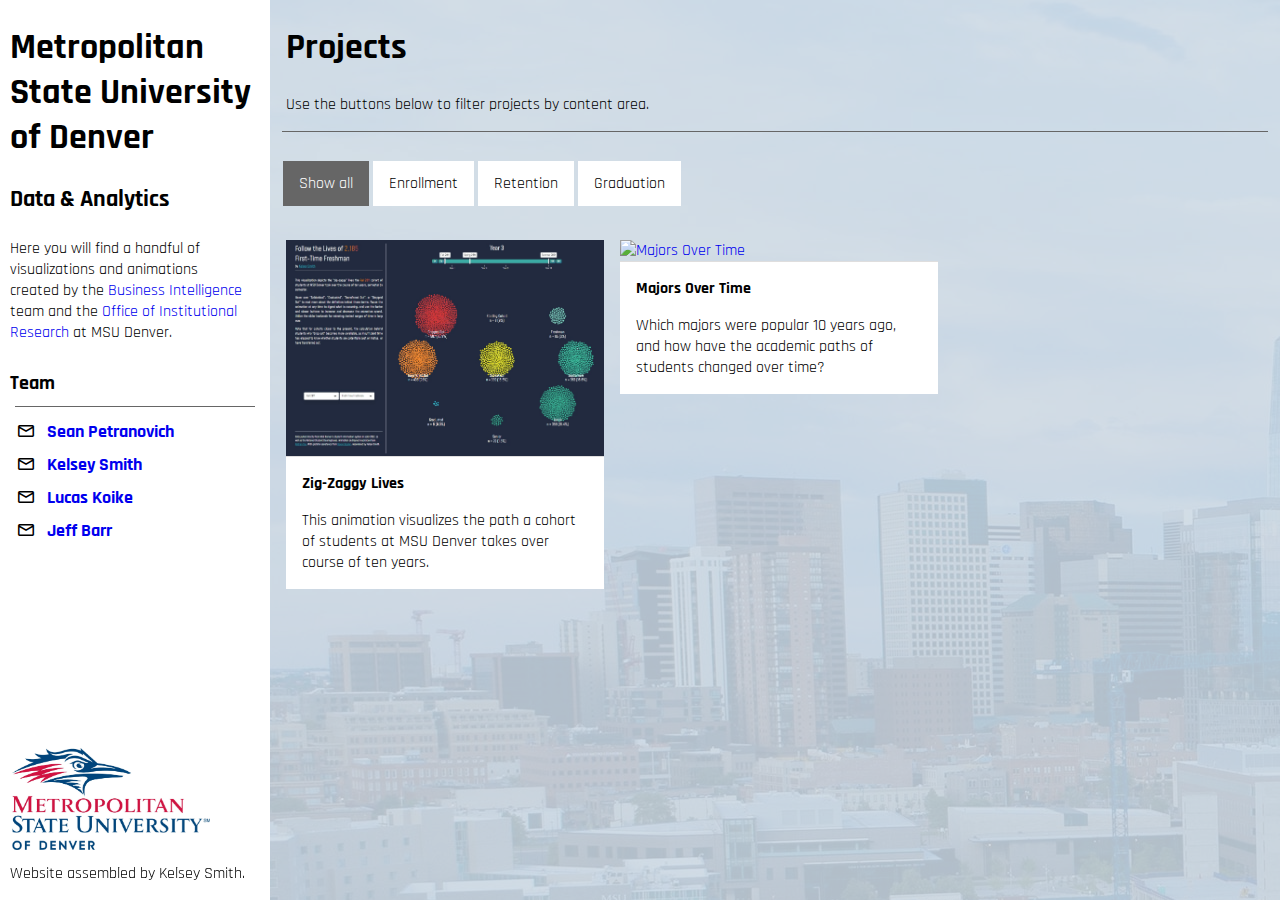
==== commit 118e15ad: "adds new viz to html page" ====
--- a/index.html
+++ b/index.html
@@ -94,7 +94,16 @@
                     <div class="text-container text-bg text-bg-hover">
                         <p><b>Zig-Zaggy Lives</b></p>
                         <p>This animation visualizes the path a cohort of students at MSU Denver takes over course of
-                            ten years.</p><br>
+                            ten years.</p>
+                    </div>
+                </div>
+                <div class="project-box enrollment">
+                    <a href="/projects/top_majors_animated_bar_chart/index.html"><img src="/images/majors_over_time.jpg"
+                            alt="Majors Over Time" style="width:100%" class="hover-opacity"></a>
+                    <div class="text-container text-bg text-bg-hover">
+                        <p><b>Majors Over Time</b></p>
+                        <p>Which majors were popular 10 years ago, and how have the academic paths of students changed
+                            over time?</p>
                     </div>
                 </div>
             </div>
@@ -106,4 +115,4 @@
 
 </html>
 
-<script src="/js/filter_script.js" type="text/javascript"></script>+<script src="/js/filter_script.js" type="text/javascript"></script>
--- a/style/style.css
+++ b/style/style.css
@@ -2,7 +2,7 @@
 /* General page containers */
 html, body{
   background-image: url('/images/campus_aerial.jpg');
-  background-repeat: no-repeat;
+  background-repeat: repeat-y;
   width: 100%;
   height: 100%;
   margin: auto;
@@ -17,6 +17,12 @@
   height: 100%;
   /* flex-direction: row; */
   /* align-items: stretch; */
+}
+
+.row-sp {
+  display: flex;
+  align-items: center;
+  justify-content: center;
 }
 
 .sidebar {
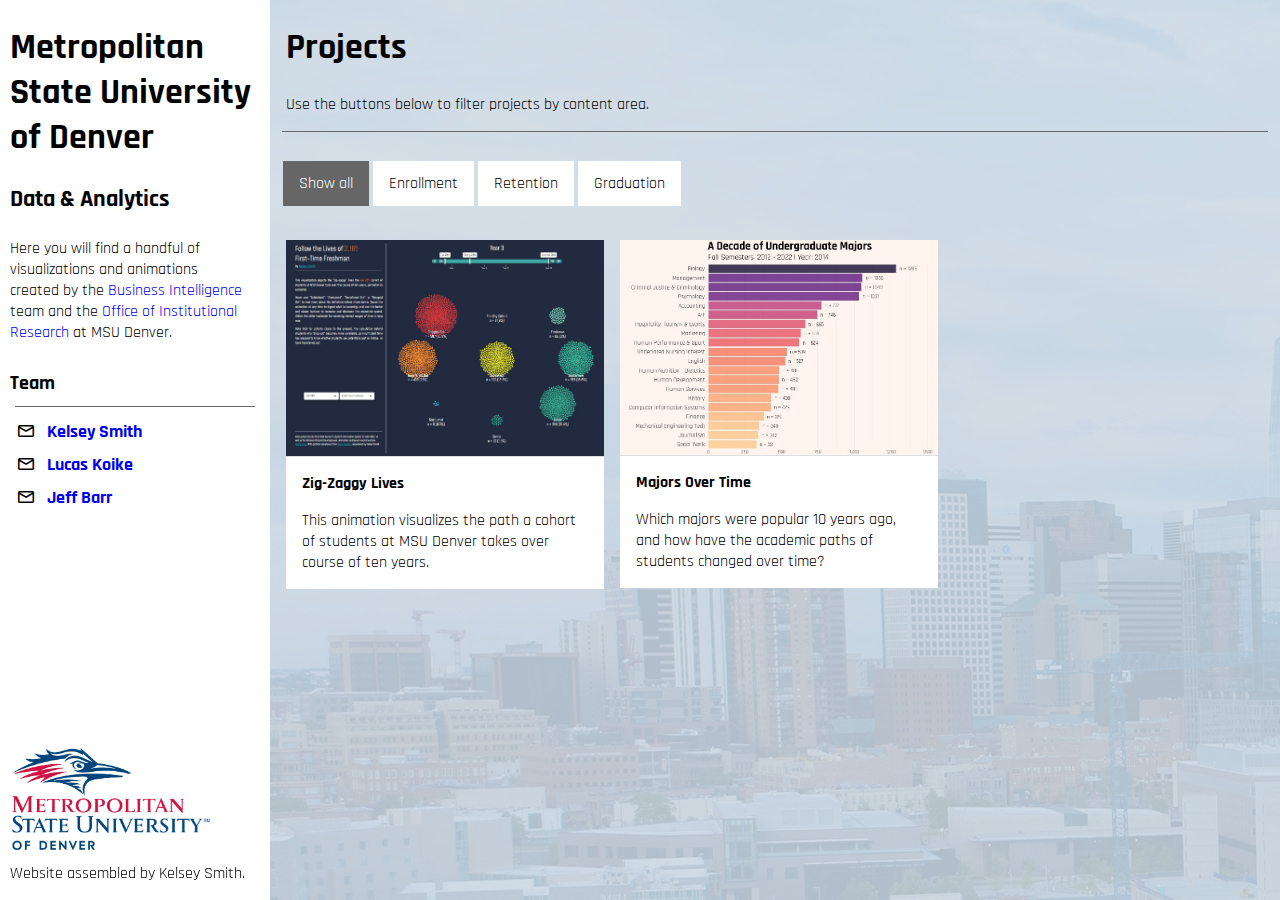
==== commit ad8cfb40: "removes employees no longer working here" ====
--- a/index.html
+++ b/index.html
@@ -31,13 +31,6 @@
             </p>
             <h4>Team</h4>
             <hr size="1px" width="95%" color="#666">
-            <a href="mailto:spetran1@msudenver.edu">
-                <div class="email-wrapper">
-                    <button class="material-symbols-outlined"
-                        style="font-size: 20px; border: 0ch; background-color: #fff;">mail</button>
-                    <h5>Sean Petranovich</h5>
-                </div>
-            </a>
             <a href="mailto:ksmit258@msudenver.edu">
                 <div class="email-wrapper">
                     <button class="material-symbols-outlined"
@@ -98,7 +91,7 @@
                     </div>
                 </div>
                 <div class="project-box enrollment">
-                    <a href="/projects/top_majors_animated_bar_chart/index.html"><img src="/images/majors_over_time.jpg"
+                    <a href="/projects/top_majors_racing_bar_chart/index.html"><img src="/images/majors_over_time.jpg"
                             alt="Majors Over Time" style="width:100%" class="hover-opacity"></a>
                     <div class="text-container text-bg text-bg-hover">
                         <p><b>Majors Over Time</b></p>
--- a/style/style.css
+++ b/style/style.css
@@ -2,7 +2,8 @@
 /* General page containers */
 html, body{
   background-image: url('/images/campus_aerial.jpg');
-  background-repeat: repeat-y;
+  background-repeat: no-repeat;
+  background-attachment: fixed;
   width: 100%;
   height: 100%;
   margin: auto;
@@ -14,7 +15,7 @@
 
 .row {
   display: flex;
-  height: 100%;
+  height: 100vh;
   /* flex-direction: row; */
   /* align-items: stretch; */
 }
@@ -44,7 +45,7 @@
 
 .simple-page {
   margin: auto;
-  width: 60%;
+  width: 65%;
   padding: 10px;
   background-color: #ccd9e4de;
   height: 100%;
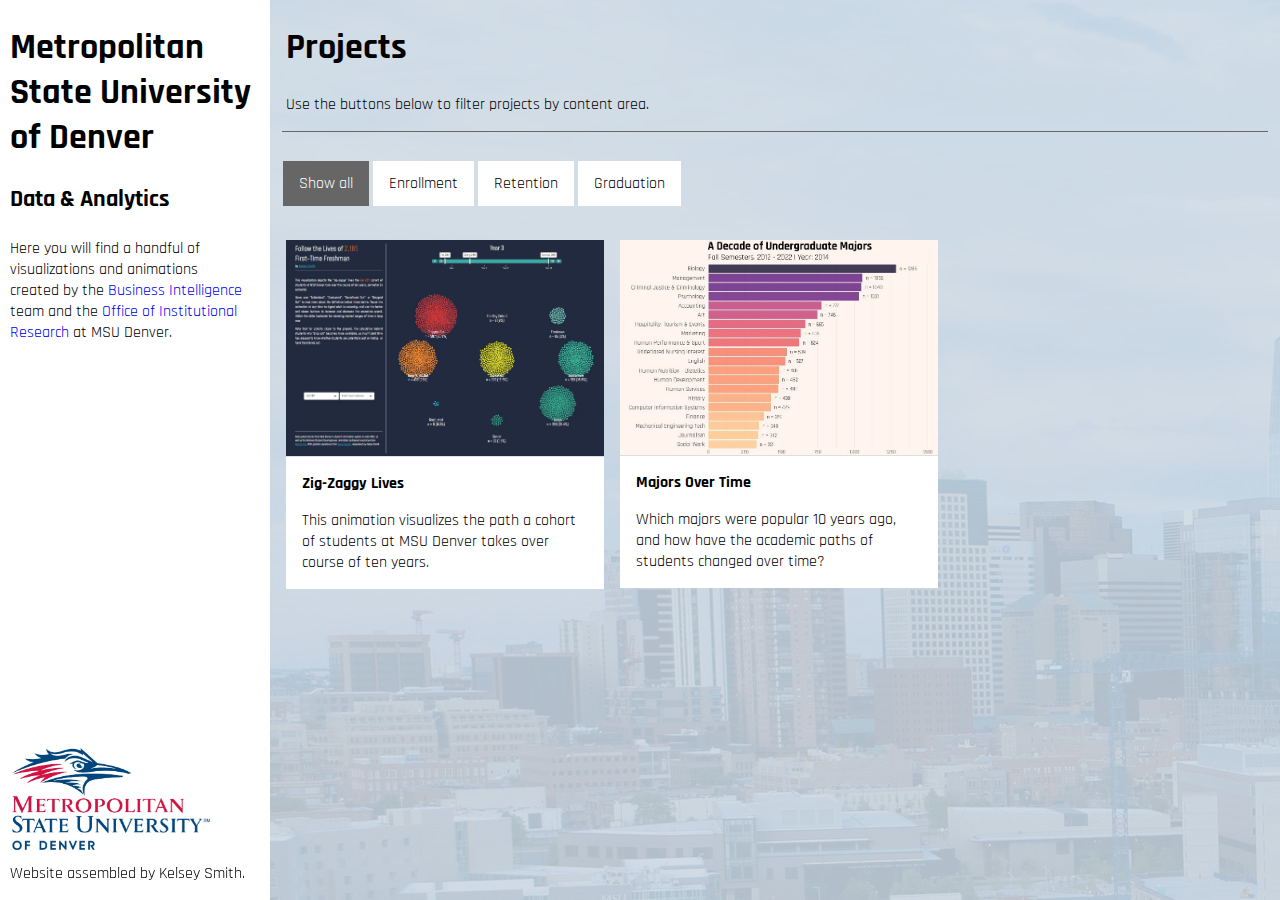
==== commit 64c2d7ae: "removes team list due to personnel changes" ====
--- a/index.html
+++ b/index.html
@@ -29,29 +29,6 @@
                 and the <a href="https://www.msudenver.edu/institutional-research">Office of Institutional Research</a>
                 at MSU Denver.
             </p>
-            <h4>Team</h4>
-            <hr size="1px" width="95%" color="#666">
-            <a href="mailto:ksmit258@msudenver.edu">
-                <div class="email-wrapper">
-                    <button class="material-symbols-outlined"
-                        style="font-size: 20px; border: 0ch; background-color: #fff;">mail</button>
-                    <h5>Kelsey Smith</h5>
-                </div>
-            </a>
-            <a href="mailto:nkoike@msudenver.edu">
-                <div class="email-wrapper">
-                    <button class="material-symbols-outlined"
-                        style="font-size: 20px; border: 0ch; background-color: #fff;">mail</button>
-                    <h5>Lucas Koike</h5>
-                </div>
-            </a>
-            <a href="mailto:jbarr14@msudenver.edu">
-                <div class="email-wrapper">
-                    <button class="material-symbols-outlined"
-                        style="font-size: 20px; border: 0ch; background-color: #fff;">mail</button>
-                    <h5>Jeff Barr</h5>
-                </div>
-            </a>
             <a href="https://www.msudenver.edu/"><img src="/images/msu_logo.jpg"
                     style="position:fixed; bottom:50px; width: 200px;"></a>
             <p style="position:fixed; bottom:0px;">Website assembled by Kelsey Smith.</p>
